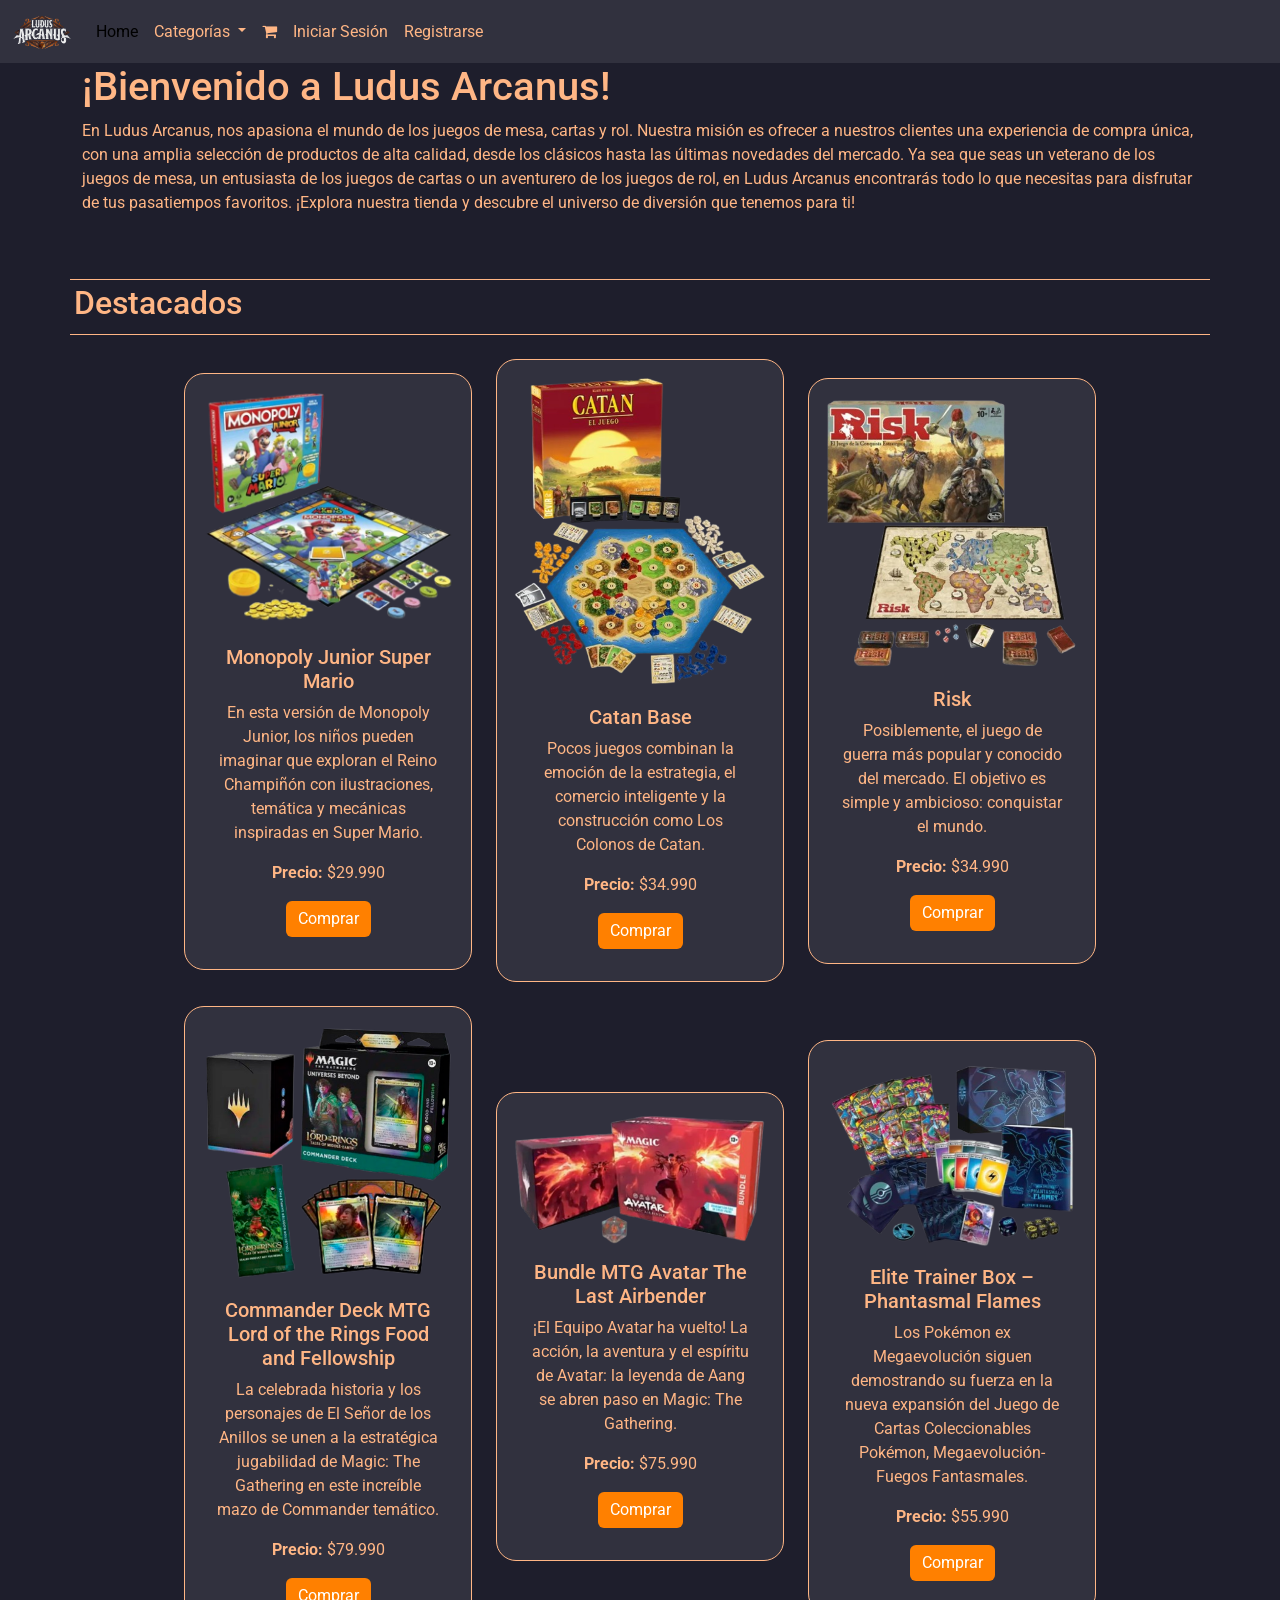
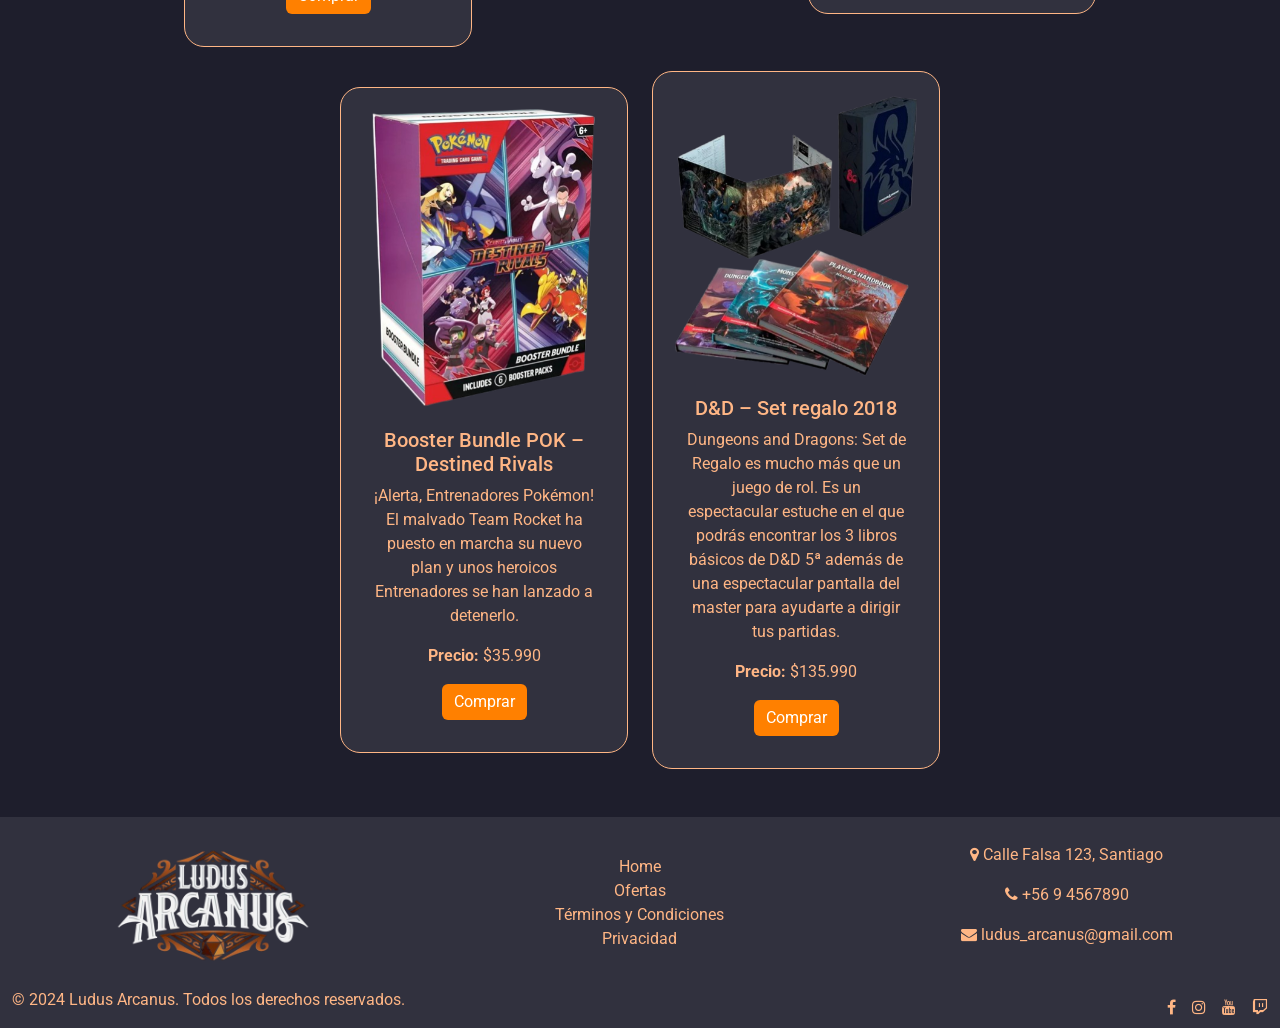
==== index.html @ 8aee71b7 "Primer Commit" ====
<!DOCTYPE html>
<html lang="es">
<head>
    <meta charset="UTF-8">
    <meta name="viewport" content="width=device-width, initial-scale=1.0">
    <meta http-equiv="X-UA-Compatible" content="ie=edge">

    <!-- Bootstrap CSS -->
    <link href="https://cdn.jsdelivr.net/npm/bootstrap@5.0.2/dist/css/bootstrap.min.css" rel="stylesheet" integrity="sha384-EVSTQN3/azprG1Anm3QDgpJLIm9Nao0Yz1ztcQTwFspd3yD65VohhpuuCOmLASjC" crossorigin="anonymous">

    <!-- Font Awesome -->
    <link rel="stylesheet" href="https://cdnjs.cloudflare.com/ajax/libs/font-awesome/4.7.0/css/font-awesome.min.css">

    <!-- Google Fonts -->
    <link rel="preconnect" href="https://fonts.googleapis.com">
    <link rel="preconnect" href="https://fonts.gstatic.com" crossorigin>
    <link href="https://fonts.googleapis.com/css2?family=Roboto:ital,wght@0,100..900;1,100..900&display=swap" rel="stylesheet">

    <!-- CSS -->
    <link rel="stylesheet" href="public/css/style.css">

    <!-- Favicon -->
    <link rel="icon" href="public/img/logo_ludus_b.jpg">

    <title>Ludus Arcanus</title>
</head>
<body>
    <header>
        <nav class="navbar navbar-expand-lg">
            <div class="container-fluid">
                <a class="navbar-brand" href="#"><img src="public/img/logo_ludus.png" alt="logo tienda ludus arcanus" width="60"></a>
                <button class="navbar-toggler" type="button" data-bs-toggle="collapse" data-bs-target="#navbarSupportedContent" aria-controls="navbarSupportedContent" aria-expanded="false" aria-label="Toggle navigation">
                    <span><i class="fa fa-navicon icono"></i></span>
                </button>
                <div class="collapse navbar-collapse" id="navbarSupportedContent">
                    <ul class="navbar-nav me-auto mb-2 mb-lg-0">
                        <li class="nav-item">
                            <a class="nav-link active" aria-current="page" href="index.html">Home</a>
                        </li>
                        <li class="nav-item dropdown">
                            <a class="nav-link dropdown-toggle" href="#" id="navbarDropdown" role="button" data-bs-toggle="dropdown" aria-expanded="false">
                                Categorías
                            </a>
                            <ul class="dropdown-menu" aria-labelledby="navbarDropdown">
                                <li><a class="dropdown-item" href="juegos-mesa.html">Juegos de Mesa</a></li>
                                <li><a class="dropdown-item" href="juegos-cartas.html">Juegos de Cartas</a></li>
                                <li><a class="dropdown-item" href="juegos-rol.html">Juegos de Rol</a></li>
                                <li><hr class="dropdown-divider"></li>
                                <li><a class="dropdown-item" href="ofertas.html">Ofertas</a></li>
                            </ul>
                        </li>
                        <li class="nav-item">
                            <a class="nav-link" href="carrito.html" tabindex="-1" aria-disabled="true"><i class="fa fa-shopping-cart"></i></a>
                        </li>
                        <li class="nav-item">
                            <a class="nav-link" href="login.html" tabindex="-1" aria-disabled="true" id="login">Iniciar Sesión</a>
                        </li>
                        <li class="nav-item">
                            <a class="nav-link" href="registro.html" tabindex="-1" aria-disabled="true" id="signup">Registrarse</a>
                        </li>
                    </ul>
                </div>
            </div>
        </nav>
    </header>

    <main>
        <div class="container welcome mb-5 d-flex flex-column justify-content-center align-items-start">
            <h1>¡Bienvenido a Ludus Arcanus!</h1>
            <p>En Ludus Arcanus, nos apasiona el mundo de los juegos de mesa, cartas y rol. Nuestra misión es ofrecer a nuestros clientes una experiencia de compra única, con una amplia selección de productos de alta calidad, desde los clásicos hasta las últimas novedades del mercado. Ya sea que seas un veterano de los juegos de mesa, un entusiasta de los juegos de cartas o un aventurero de los juegos de rol, en Ludus Arcanus encontrarás todo lo que necesitas para disfrutar de tus pasatiempos favoritos. ¡Explora nuestra tienda y descubre el universo de diversión que tenemos para ti!</p>
        </div>

        <div class="container title p-1 mb-4 d-flex justify-content-start align-items-center">
            <h2>Destacados</h2>
        </div>

        <div class="destacados container d-flex justify-content-center align-items-center flex-wrap gap-4">
            <div class="card p-3" style="width: 18rem;">
                <a href="#"><img src="public/img/juegos_mesa/monopoly.png" class="card-img-top" alt="juego monopoly"></a>
                <div class="card-body d-flex flex-column justify-content-center align-items-center">
                    <h5 class="card-title text-center">Monopoly Junior Super Mario</h5>
                    <p class="card-text text-center">En esta versión de Monopoly Junior, los niños pueden imaginar que exploran el Reino Champiñón con ilustraciones, temática y mecánicas inspiradas en Super Mario.</p>
                    <p class="card-text"><strong>Precio:</strong> $29.990</p>
                    <button type="button" class="btn btn-primary">Comprar</button>
                </div>
            </div>
            <div class="card p-3" style="width: 18rem;">
                <a href="#"><img src="public/img/juegos_mesa/catan.png" class="card-img-top" alt="juego monopoly"></a>
                <div class="card-body d-flex flex-column justify-content-center align-items-center">
                    <h5 class="card-title text-center">Catan Base</h5>
                    <p class="card-text text-center">Pocos juegos combinan la emoción de la estrategia, el comercio inteligente y la construcción como Los Colonos de Catan.</p>
                    <p class="card-text"><strong>Precio:</strong> $34.990</p>
                    <button type="button" class="btn btn-primary">Comprar</button>
                </div>
            </div>
            <div class="card p-3" style="width: 18rem;">
                <a href="#"><img src="public/img/juegos_mesa/risk.png" class="card-img-top" alt="juego monopoly"></a>
                <div class="card-body d-flex flex-column justify-content-center align-items-center">
                    <h5 class="card-title text-center">Risk</h5>
                    <p class="card-text text-center">Posiblemente, el juego de guerra más popular y conocido del mercado. El objetivo es simple y ambicioso: conquistar el mundo.</p>
                    <p class="card-text"><strong>Precio:</strong> $34.990</p>
                    <button type="button" class="btn btn-primary">Comprar</button>
                </div>
            </div>
            <div class="card p-3" style="width: 18rem;">
                <a href="#"><img src="public/img/juegos_cartas/lotr.png" class="card-img-top" alt="juego monopoly"></a>
                <div class="card-body d-flex flex-column justify-content-center align-items-center">
                    <h5 class="card-title text-center">Commander Deck MTG Lord of the Rings Food and Fellowship</h5>
                    <p class="card-text text-center">La celebrada historia y los personajes de El Señor de los Anillos se unen a la estratégica jugabilidad de Magic: The Gathering en este increíble mazo de Commander temático.</p>
                    <p class="card-text"><strong>Precio:</strong> $79.990</p>
                    <button type="button" class="btn btn-primary">Comprar</button>
                </div>
            </div>
            <div class="card p-3" style="width: 18rem;">
                <a href="#"><img src="public/img/juegos_cartas/magic_avatar.png" class="card-img-top" alt="juego monopoly"></a>
                <div class="card-body d-flex flex-column justify-content-center align-items-center">
                    <h5 class="card-title text-center">Bundle MTG Avatar The Last Airbender</h5>
                    <p class="card-text text-center">¡El Equipo Avatar ha vuelto! La acción, la aventura y el espíritu de Avatar: la leyenda de Aang se abren paso en Magic: The Gathering.</p>
                    <p class="card-text"><strong>Precio:</strong> $75.990</p>
                    <button type="button" class="btn btn-primary">Comprar</button>
                </div>
            </div>
            <div class="card p-3" style="width: 18rem;">
                <a href="#"><img src="public/img/juegos_cartas/pkm_phantasmal.png" class="card-img-top" alt="juego monopoly"></a>
                <div class="card-body d-flex flex-column justify-content-center align-items-center">
                    <h5 class="card-title text-center">Elite Trainer Box – Phantasmal Flames</h5>
                    <p class="card-text text-center">Los Pokémon ex Megaevolución siguen demostrando su fuerza en la nueva expansión del Juego de Cartas Coleccionables Pokémon, Megaevolución-Fuegos Fantasmales.</p>
                    <p class="card-text"><strong>Precio:</strong> $55.990</p>
                    <button type="button" class="btn btn-primary">Comprar</button>
                </div>
            </div>
            <div class="card p-3" style="width: 18rem;">
                <a href="#"><img src="public/img/juegos_cartas/pkm_destined_rivals.png" class="card-img-top" alt="juego monopoly"></a>
                <div class="card-body d-flex flex-column justify-content-center align-items-center">
                    <h5 class="card-title text-center">Booster Bundle POK – Destined Rivals</h5>
                    <p class="card-text text-center">¡Alerta, Entrenadores Pokémon! El malvado Team Rocket ha puesto en marcha su nuevo plan y unos heroicos Entrenadores se han lanzado a detenerlo. </p>
                    <p class="card-text"><strong>Precio:</strong> $35.990</p>
                    <button type="button" class="btn btn-primary">Comprar</button>
                </div>
            </div>
            <div class="card p-3" style="width: 18rem;">
                <a href="#"><img src="public/img/juegos_rol/dyd_set.png" class="card-img-top" alt="juego monopoly"></a>
                <div class="card-body d-flex flex-column justify-content-center align-items-center">
                    <h5 class="card-title text-center">D&D – Set regalo 2018</h5>
                    <p class="card-text text-center">Dungeons and Dragons: Set de Regalo es mucho más que un juego de rol. Es un espectacular estuche en el que podrás encontrar los 3 libros básicos de D&D 5ª además de una espectacular pantalla del master para ayudarte a dirigir tus partidas. </p>
                    <p class="card-text"><strong>Precio:</strong> $135.990</p>
                    <button type="button" class="btn btn-primary">Comprar</button>
                </div>
            </div>
        </div>
    </main>


    <footer class="container-fluid d-flex justify-content-center flex-column mt-5 pt-3">
      <div class="row">
        <div class="col-md-4 p-2 d-flex justify-content-center align-items-center">
            <img src="public/img/logo_ludus.png" alt="logo ludus arcanus" width="200">
        </div>
        <div class="col-md-4 p-2 d-flex justify-content-center flex-column align-items-center">
            <a class="nav-link" href="index.html">Home</a>
            <a class="nav-link" href="ofertas.html">Ofertas</a>
            <a class="nav-link" href="terminos_condiciones.html">Términos y Condiciones</a>
            <a class="nav-link" href="privacidad.html">Privacidad</a>
        </div>
        <div class="col-md-4 p-2 d-flex justify-content-center flex-column align-items-center">
            <p><i class="fa fa-map-marker"></i> Calle Falsa 123, Santiago</p>
            <p><i class="fa fa-phone"></i> +56 9 4567890</p>
            <p><i class="fa fa-envelope"></i> ludus_arcanus@gmail.com</p>
        </div>
      </div>
      <div class="row pt-3 d-flex">
        <div class="col d-flex justify-content-between">
            <div>
                <p id="copyright">© 2024 Ludus Arcanus. Todos los derechos reservados.</p>
            </div>
            <div class="d-flex justify-content-around align-items-center gap-3">
                <a class="nav-link" href="#"><i class="fa fa-facebook"></i></a>
                <a class="nav-link" href="#"><i class="fa fa-instagram"></i></a>
                <a class="nav-link" href="#"><i class="fa fa-youtube"></i></a>
                <a class="nav-link" href="#"><i class="fa fa-twitch"></i></a>
            </div>
        </div>
      </div>
    </footer>

    <!-- Bootstrap Script -->
    <script src="https://cdn.jsdelivr.net/npm/bootstrap@5.0.2/dist/js/bootstrap.bundle.min.js" integrity="sha384-MrcW6ZMFYlzcLA8Nl+NtUVF0sA7MsXsP1UyJoMp4YLEuNSfAP+JcXn/tWtIaxVXM" crossorigin="anonymous"></script>
</body>
</html>
---- public/css/style.css ----
:root{
    /** Theme primary colors */
    --cffy-theme-primary-a0: #ff8000;
    --cffy-theme-primary-a10: #ff8e39;
    --cffy-theme-primary-a20: #ff9c56;
    --cffy-theme-primary-a30: #ffa96e;
    --cffy-theme-primary-a40: #ffb685;
    --cffy-theme-primary-a50: #ffc29a;

    /** Theme surface colors */
    --cffy-theme-surface-a0: #1e1e2c;
    --cffy-theme-surface-a10: #31313e;
    --cffy-theme-surface-a20: #444551;
    --cffy-theme-surface-a30: #595965;
    --cffy-theme-surface-a40: #6f6f79;
    --cffy-theme-surface-a50: #85858e;

    /** Theme tonal surface colors */
    --cffy-theme-surface-tonal-a0: #32282f;
    --cffy-theme-surface-tonal-a10: #443a41;
    --cffy-theme-surface-tonal-a20: #564d54;
    --cffy-theme-surface-tonal-a30: #6a6167;
    --cffy-theme-surface-tonal-a40: #7d767b;
    --cffy-theme-surface-tonal-a50: #928c90;

    /** Success colors */
    --cffy-theme-success-a0: #7dff95;
    --cffy-theme-success-a10: #9dffac;
    --cffy-theme-success-a20: #b8ffc1;

    /** Warning colors */
    --cffy-theme-warning-a0: #ffbc5e;
    --cffy-theme-warning-a10: #ffca83;
    --cffy-theme-warning-a20: #ffd8a4;

    /** Danger colors */
    --cffy-theme-danger-a0: #ff8080;
    --cffy-theme-danger-a10: #ff9b99;
    --cffy-theme-danger-a20: #ffb5b2;

    /** Info colors */
    --cffy-theme-info-a0: #87d1ff;
    --cffy-theme-info-a10: #a1dbff;
    --cffy-theme-info-a20: #b9e4ff;
}

body{
    margin: 0;
    padding: 0;
    min-height: 100vh;
    background-color: var(--cffy-theme-surface-a0);
    font-family: Roboto, sans-serif;
    font-weight: normal;
}

main{
    flex: 1;
}

.navbar{
    background-color: var(--cffy-theme-surface-a10);
}

.nav-link{
    color: var(--cffy-theme-primary-a40);
    text-decoration: none;
}

.nav-link:hover{
    color: #fff;
}

.nav-link:focus{
    color: var(--cffy-theme-primary-a20);
}

.dropdown-menu{
    background-color: var(--cffy-theme-surface-a10);

    .dropdown-item{
        color: var(--cffy-theme-primary-a40);
    }
}

footer{
    background-color: var(--cffy-theme-surface-a10);
    color: var(--cffy-theme-primary-a40);

    #copyright{
        color: var(--cffy-theme-primary-a40);
    }
}

.icono{
    color: var(--cffy-theme-primary-a50);
    font-size: 20pt;
}

.title{
    border-top: 1px solid var(--cffy-theme-primary-a40);
    border-bottom: 1px solid var(--cffy-theme-primary-a40);

    h2{
        color: var(--cffy-theme-primary-a40);
    }

    animation: card_anim_left 1s ease 0s 1 normal forwards;
}

@keyframes card_anim_left {
    0% {
        opacity: 0;
        transform: translateX(-50px);
    }

    100% {
        opacity: 1;
        transform: translateX(0);
    }
}

.card{
    background-color: var(--cffy-theme-surface-a10);
    border: 1px solid var(--cffy-theme-primary-a40);
    border-radius: 20px;

    animation: card_anim 1s ease 0s 1 normal forwards;

    .card-title{
        color: var(--cffy-theme-primary-a40);
    }

    .card-text{
        color: var(--cffy-theme-primary-a40);
    }

    button{
        background-color: var(--cffy-theme-primary-a0);
        border: none;
    }

    h2{
        color: var(--cffy-theme-primary-a40);
    }
}

@keyframes card_anim {
    0% {
        opacity: 0;
        transform: scale(0.6);
    }

    100% {
        opacity: 1;
        transform: scale(1);
    }
}

.welcome{
    h1{
        color: var(--cffy-theme-primary-a40);
    }
    p{
        color: var(--cffy-theme-primary-a40);
    }
}


label{
    color: var(--cffy-theme-primary-a40);
    font-weight: bold;
}

form{
    .form-control{
        background-color: var(--cffy-theme-surface-a10);
        border: 1px solid var(--cffy-theme-primary-a40);
        color: var(--cffy-theme-primary-a40);
    }

    p{
        color: var(--cffy-theme-primary-a40);
    }

    button{
        background-color: var(--cffy-theme-primary-a0);
        border: none;
        border-radius: 10px;
        width: 60%;
        color: var(--cffy-theme-primary-a50);

    }
}
#carro{
    h1{
        color: var(--cffy-theme-primary-a40);
    }
    p{
        color: var(--cffy-theme-primary-a40);
    }
}

.terminos-condiciones{
    color: var(--cffy-theme-primary-a40);
}
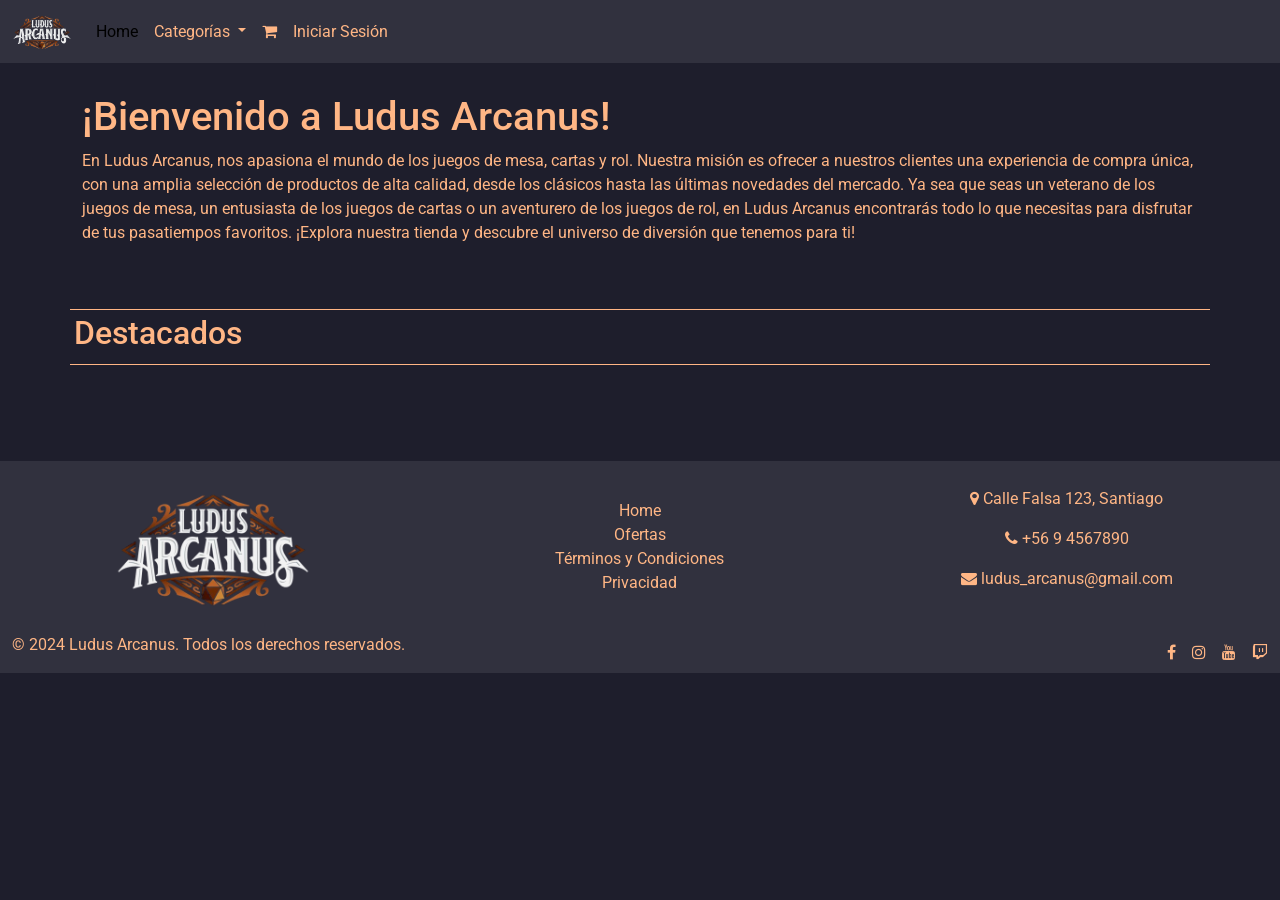
==== commit 796a0f44: "reset password, borrar crud productos" ====
--- a/index.html
+++ b/index.html
@@ -1,5 +1,5 @@
 <!DOCTYPE html>
-<html lang="es">
+<html lang="es" xmlns="http://www.w3.org/1999/html">
 <head>
     <meta charset="UTF-8">
     <meta name="viewport" content="width=device-width, initial-scale=1.0">
@@ -50,13 +50,19 @@
                             </ul>
                         </li>
                         <li class="nav-item">
-                            <a class="nav-link" href="carrito.html" tabindex="-1" aria-disabled="true"><i class="fa fa-shopping-cart"></i></a>
+                            <a class="nav-link" href="carrito.html" tabindex="-1"><i class="fa fa-shopping-cart"></i></a>
                         </li>
                         <li class="nav-item">
-                            <a class="nav-link" href="login.html" tabindex="-1" aria-disabled="true" id="login">Iniciar Sesión</a>
+                            <a class="nav-link" href="login.html" tabindex="-1" id="login">Iniciar Sesión</a>
                         </li>
                         <li class="nav-item">
-                            <a class="nav-link" href="registro.html" tabindex="-1" aria-disabled="true" id="signup">Registrarse</a>
+                            <a class="nav-link" href="admin_dashboard.html" tabindex="-1" id="dashboard"></a>
+                        </li>
+                        <li class="nav-item">
+                            <a class="nav-link" href="user-profile.html" tabindex="-1" id="profile"></a>
+                        </li>
+                        <li class="nav-item">
+                            <a class="nav-link" href="#" tabindex="-1" id="logout">Cerrar Sesión</a>
                         </li>
                     </ul>
                 </div>
@@ -70,83 +76,12 @@
             <p>En Ludus Arcanus, nos apasiona el mundo de los juegos de mesa, cartas y rol. Nuestra misión es ofrecer a nuestros clientes una experiencia de compra única, con una amplia selección de productos de alta calidad, desde los clásicos hasta las últimas novedades del mercado. Ya sea que seas un veterano de los juegos de mesa, un entusiasta de los juegos de cartas o un aventurero de los juegos de rol, en Ludus Arcanus encontrarás todo lo que necesitas para disfrutar de tus pasatiempos favoritos. ¡Explora nuestra tienda y descubre el universo de diversión que tenemos para ti!</p>
         </div>
 
-        <div class="container title p-1 mb-4 d-flex justify-content-start align-items-center">
+        <div class="container title p-1 mb-5 d-flex justify-content-start align-items-center">
             <h2>Destacados</h2>
         </div>
 
-        <div class="destacados container d-flex justify-content-center align-items-center flex-wrap gap-4">
-            <div class="card p-3" style="width: 18rem;">
-                <a href="#"><img src="public/img/juegos_mesa/monopoly.png" class="card-img-top" alt="juego monopoly"></a>
-                <div class="card-body d-flex flex-column justify-content-center align-items-center">
-                    <h5 class="card-title text-center">Monopoly Junior Super Mario</h5>
-                    <p class="card-text text-center">En esta versión de Monopoly Junior, los niños pueden imaginar que exploran el Reino Champiñón con ilustraciones, temática y mecánicas inspiradas en Super Mario.</p>
-                    <p class="card-text"><strong>Precio:</strong> $29.990</p>
-                    <button type="button" class="btn btn-primary">Comprar</button>
-                </div>
-            </div>
-            <div class="card p-3" style="width: 18rem;">
-                <a href="#"><img src="public/img/juegos_mesa/catan.png" class="card-img-top" alt="juego monopoly"></a>
-                <div class="card-body d-flex flex-column justify-content-center align-items-center">
-                    <h5 class="card-title text-center">Catan Base</h5>
-                    <p class="card-text text-center">Pocos juegos combinan la emoción de la estrategia, el comercio inteligente y la construcción como Los Colonos de Catan.</p>
-                    <p class="card-text"><strong>Precio:</strong> $34.990</p>
-                    <button type="button" class="btn btn-primary">Comprar</button>
-                </div>
-            </div>
-            <div class="card p-3" style="width: 18rem;">
-                <a href="#"><img src="public/img/juegos_mesa/risk.png" class="card-img-top" alt="juego monopoly"></a>
-                <div class="card-body d-flex flex-column justify-content-center align-items-center">
-                    <h5 class="card-title text-center">Risk</h5>
-                    <p class="card-text text-center">Posiblemente, el juego de guerra más popular y conocido del mercado. El objetivo es simple y ambicioso: conquistar el mundo.</p>
-                    <p class="card-text"><strong>Precio:</strong> $34.990</p>
-                    <button type="button" class="btn btn-primary">Comprar</button>
-                </div>
-            </div>
-            <div class="card p-3" style="width: 18rem;">
-                <a href="#"><img src="public/img/juegos_cartas/lotr.png" class="card-img-top" alt="juego monopoly"></a>
-                <div class="card-body d-flex flex-column justify-content-center align-items-center">
-                    <h5 class="card-title text-center">Commander Deck MTG Lord of the Rings Food and Fellowship</h5>
-                    <p class="card-text text-center">La celebrada historia y los personajes de El Señor de los Anillos se unen a la estratégica jugabilidad de Magic: The Gathering en este increíble mazo de Commander temático.</p>
-                    <p class="card-text"><strong>Precio:</strong> $79.990</p>
-                    <button type="button" class="btn btn-primary">Comprar</button>
-                </div>
-            </div>
-            <div class="card p-3" style="width: 18rem;">
-                <a href="#"><img src="public/img/juegos_cartas/magic_avatar.png" class="card-img-top" alt="juego monopoly"></a>
-                <div class="card-body d-flex flex-column justify-content-center align-items-center">
-                    <h5 class="card-title text-center">Bundle MTG Avatar The Last Airbender</h5>
-                    <p class="card-text text-center">¡El Equipo Avatar ha vuelto! La acción, la aventura y el espíritu de Avatar: la leyenda de Aang se abren paso en Magic: The Gathering.</p>
-                    <p class="card-text"><strong>Precio:</strong> $75.990</p>
-                    <button type="button" class="btn btn-primary">Comprar</button>
-                </div>
-            </div>
-            <div class="card p-3" style="width: 18rem;">
-                <a href="#"><img src="public/img/juegos_cartas/pkm_phantasmal.png" class="card-img-top" alt="juego monopoly"></a>
-                <div class="card-body d-flex flex-column justify-content-center align-items-center">
-                    <h5 class="card-title text-center">Elite Trainer Box – Phantasmal Flames</h5>
-                    <p class="card-text text-center">Los Pokémon ex Megaevolución siguen demostrando su fuerza en la nueva expansión del Juego de Cartas Coleccionables Pokémon, Megaevolución-Fuegos Fantasmales.</p>
-                    <p class="card-text"><strong>Precio:</strong> $55.990</p>
-                    <button type="button" class="btn btn-primary">Comprar</button>
-                </div>
-            </div>
-            <div class="card p-3" style="width: 18rem;">
-                <a href="#"><img src="public/img/juegos_cartas/pkm_destined_rivals.png" class="card-img-top" alt="juego monopoly"></a>
-                <div class="card-body d-flex flex-column justify-content-center align-items-center">
-                    <h5 class="card-title text-center">Booster Bundle POK – Destined Rivals</h5>
-                    <p class="card-text text-center">¡Alerta, Entrenadores Pokémon! El malvado Team Rocket ha puesto en marcha su nuevo plan y unos heroicos Entrenadores se han lanzado a detenerlo. </p>
-                    <p class="card-text"><strong>Precio:</strong> $35.990</p>
-                    <button type="button" class="btn btn-primary">Comprar</button>
-                </div>
-            </div>
-            <div class="card p-3" style="width: 18rem;">
-                <a href="#"><img src="public/img/juegos_rol/dyd_set.png" class="card-img-top" alt="juego monopoly"></a>
-                <div class="card-body d-flex flex-column justify-content-center align-items-center">
-                    <h5 class="card-title text-center">D&D – Set regalo 2018</h5>
-                    <p class="card-text text-center">Dungeons and Dragons: Set de Regalo es mucho más que un juego de rol. Es un espectacular estuche en el que podrás encontrar los 3 libros básicos de D&D 5ª además de una espectacular pantalla del master para ayudarte a dirigir tus partidas. </p>
-                    <p class="card-text"><strong>Precio:</strong> $135.990</p>
-                    <button type="button" class="btn btn-primary">Comprar</button>
-                </div>
-            </div>
+        <div class="destacados container d-flex justify-content-center align-items-center flex-wrap gap-4" id="destacados">
+            <!-- Aquí se cargarán los juegos destacados desde JavaScript -->
         </div>
     </main>
 
@@ -185,5 +120,7 @@
 
     <!-- Bootstrap Script -->
     <script src="https://cdn.jsdelivr.net/npm/bootstrap@5.0.2/dist/js/bootstrap.bundle.min.js" integrity="sha384-MrcW6ZMFYlzcLA8Nl+NtUVF0sA7MsXsP1UyJoMp4YLEuNSfAP+JcXn/tWtIaxVXM" crossorigin="anonymous"></script>
+    <script src="public/js/navbar.js"></script>
+    <script src="public/js/script_productos.js"></script>
 </body>
 </html>
--- a/public/css/style.css
+++ b/public/css/style.css
@@ -59,6 +59,7 @@
 
 .navbar{
     background-color: var(--cffy-theme-surface-a10);
+    margin-bottom: 30px;
 }
 
 .nav-link{
@@ -144,6 +145,10 @@
     }
 }
 
+.card:hover{
+    scale: 1.05;
+}
+
 @keyframes card_anim {
     0% {
         opacity: 0;
@@ -165,7 +170,6 @@
     }
 }
 
-
 label{
     color: var(--cffy-theme-primary-a40);
     font-weight: bold;
@@ -187,7 +191,7 @@
         border: none;
         border-radius: 10px;
         width: 60%;
-        color: var(--cffy-theme-primary-a50);
+        color: #fff;
 
     }
 }
@@ -202,4 +206,75 @@
 
 .terminos-condiciones{
     color: var(--cffy-theme-primary-a40);
-}+}
+
+#forgot_password{
+    a{
+        color: var(--cffy-theme-primary-a20);
+    }
+}
+
+button{
+    background-color: var(--cffy-theme-primary-a0);
+    border: none;
+    border-radius: 10px;
+    width: 60%;
+    color: #fff;
+
+}
+
+#logout{
+    visibility: hidden;
+}
+
+#profile{
+    visibility: hidden;
+}
+
+#login{
+    visibility: hidden;
+}
+
+#dashboard{
+    visibility: hidden;
+}
+
+#registro_form{
+    color: var(--cffy-theme-primary-a40);
+}
+
+.limpiar{
+    background-color: var(--cffy-theme-surface-a10);
+
+}
+
+#sign_in{
+    color: var(--cffy-theme-primary-a40);
+}
+
+th td{
+    color: var(--cffy-theme-primary-a40);
+}
+
+#prof{
+    color: var(--cffy-theme-primary-a40);
+
+    input{
+        border: none;
+        color: var(--cffy-theme-primary-a40);
+    }
+
+    input:focus{
+        color: var(--cffy-theme-primary-a40);
+        outline: none;
+        border: none;
+    }
+}
+
+#productos{
+    color: var(--cffy-theme-primary-a40);
+}
+
+th td{
+    color: var(--cffy-theme-primary-a40);
+}
